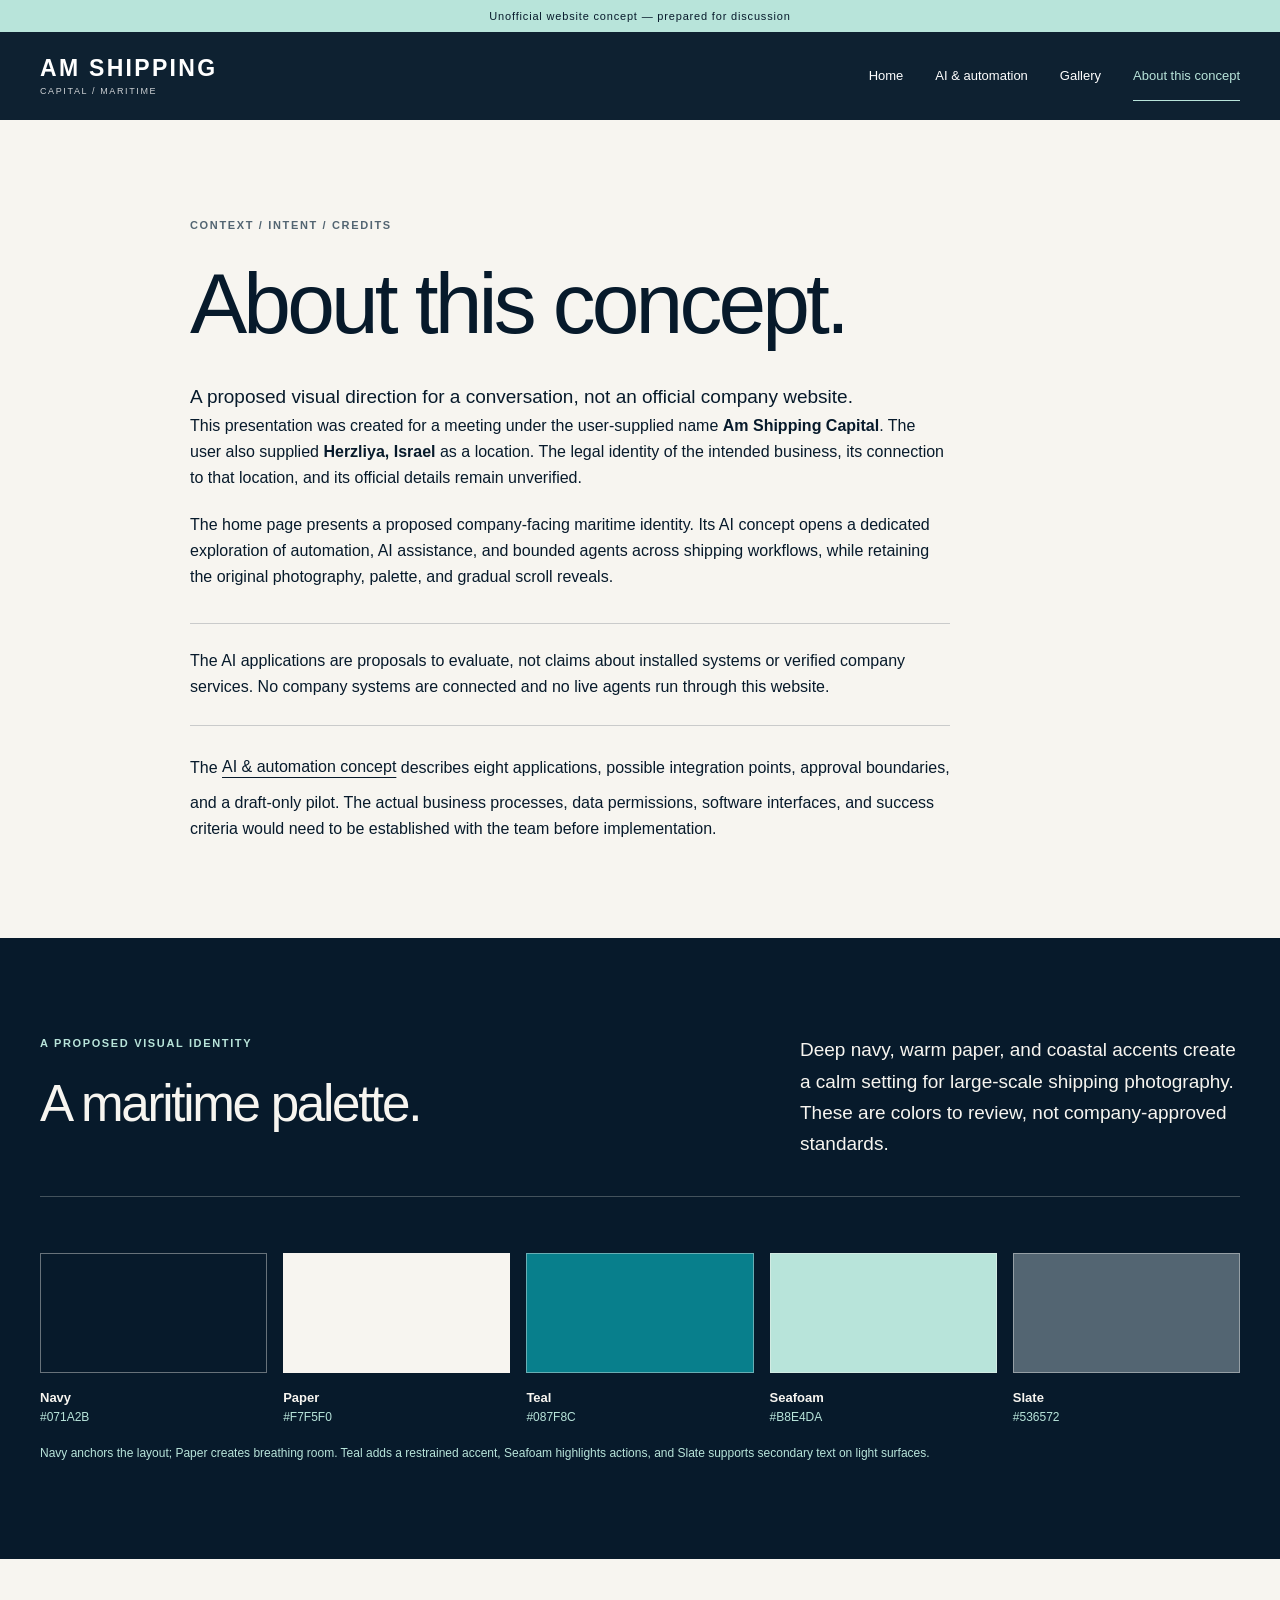
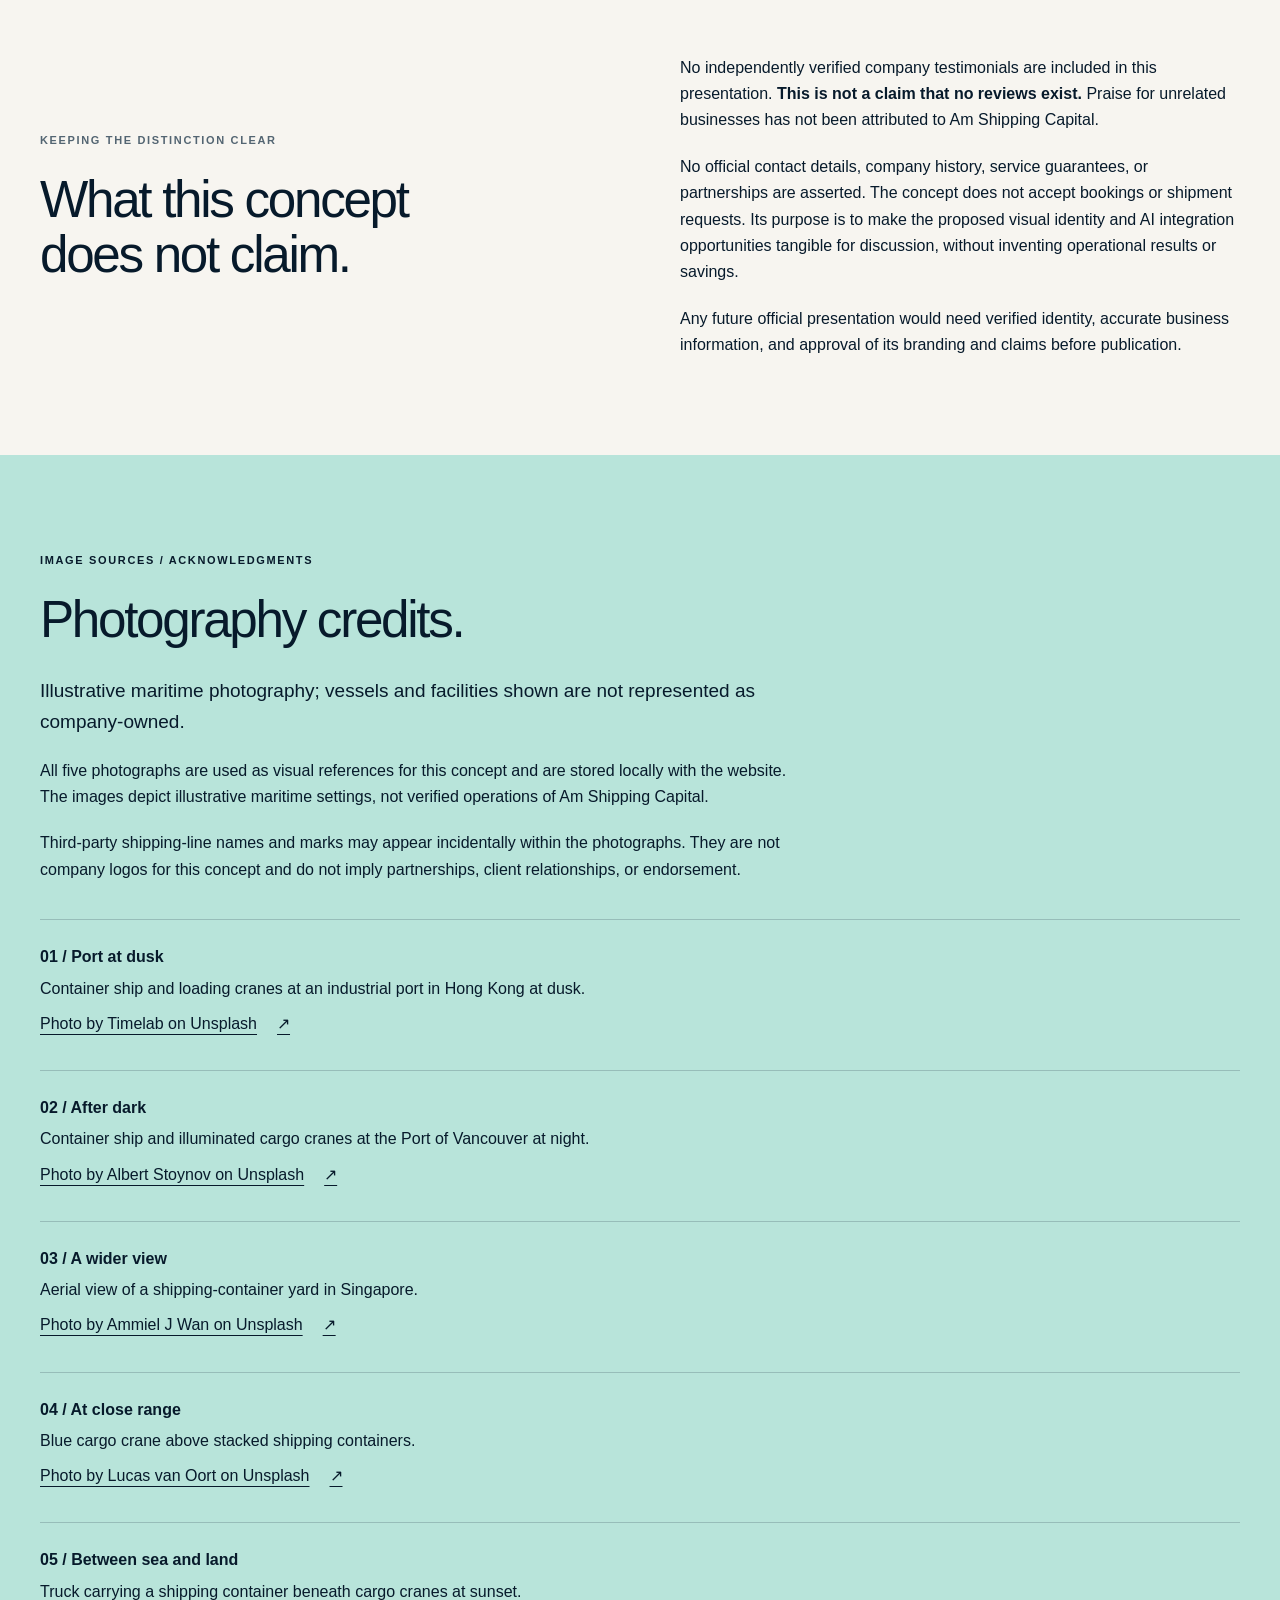
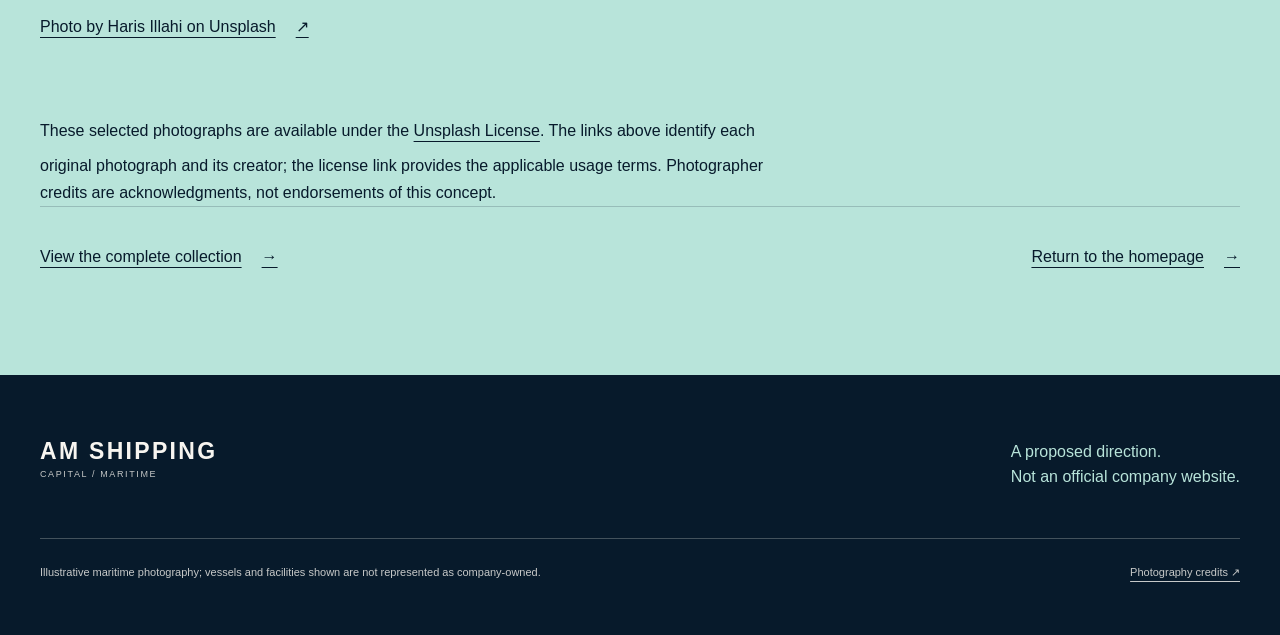
==== about.html @ 8f2f50d5 "Publish Am Shipping Capital AI concept website" ====
<!doctype html>
<html lang="en">
<head>
  <meta charset="utf-8">
  <meta name="viewport" content="width=device-width, initial-scale=1">
  <meta name="robots" content="noindex,nofollow">
  <meta name="description" content="The context, proposed AI integration approach, palette, and photography credits behind this unofficial Am Shipping Capital website concept.">
  <title>About this concept — Am Shipping Capital concept</title>
  <link rel="icon" href="data:,">
  <link rel="stylesheet" href="assets/css/site.css">
  <script src="assets/js/site.js" defer></script>
</head>
<body>
  <a class="skip-link" href="#main">Skip to content</a>
  <div class="concept-strip">Unofficial website concept — prepared for discussion</div>
  <header class="site-header">
    <div class="header-inner">
      <a class="wordmark" href="index.html" aria-label="Am Shipping Capital home"><span class="wordmark-main">AM SHIPPING</span><span class="wordmark-sub">CAPITAL / MARITIME</span></a>
      <button class="nav-toggle" type="button" data-nav-toggle aria-controls="site-nav" aria-expanded="false" hidden>Menu <span aria-hidden="true">+</span></button>
      <nav id="site-nav" aria-label="Main navigation">
        <a href="index.html">Home</a>
        <a href="ai.html">AI &amp; automation</a>
        <a href="gallery.html">Gallery</a>
        <a href="about.html" aria-current="page">About this concept</a>
      </nav>
    </div>
  </header>
  <main id="main">
    <section class="section">
      <div class="container about-intro">
        <p class="eyebrow">Context / intent / credits</p>
        <h1>About this concept.</h1>
        <p class="lede">A proposed visual direction for a conversation, not an official company website.</p>
        <div class="prose" data-reveal>
          <p>This presentation was created for a meeting under the user-supplied name <strong>Am Shipping Capital</strong>. The user also supplied <strong>Herzliya, Israel</strong> as a location. The legal identity of the intended business, its connection to that location, and its official details remain unverified.</p>
          <p>The home page presents a proposed company-facing maritime identity. Its AI concept opens a dedicated exploration of automation, AI assistance, and bounded agents across shipping workflows, while retaining the original photography, palette, and gradual scroll reveals.</p>
          <p class="notice">The AI applications are proposals to evaluate, not claims about installed systems or verified company services. No company systems are connected and no live agents run through this website.</p>
          <p>The <a class="text-link" href="ai.html">AI &amp; automation concept</a> describes eight applications, possible integration points, approval boundaries, and a draft-only pilot. The actual business processes, data permissions, software interfaces, and success criteria would need to be established with the team before implementation.</p>
        </div>
      </div>
    </section>
    <section class="section section--dark" aria-labelledby="direction-heading">
      <div class="container">
        <div class="intro-row" data-reveal>
          <div>
            <p class="eyebrow">A proposed visual identity</p>
            <h2 id="direction-heading">A maritime palette.</h2>
          </div>
          <p class="lede">Deep navy, warm paper, and coastal accents create a calm setting for large-scale shipping photography. These are colors to review, not company-approved standards.</p>
        </div>
        <div class="palette" data-reveal>
          <div class="swatch">
            <div class="swatch-color" style="background-color: #071A2B;" aria-hidden="true"></div>
            <div class="swatch-label"><strong>Navy</strong><span>#071A2B</span></div>
          </div>
          <div class="swatch">
            <div class="swatch-color" style="background-color: #F7F5F0;" aria-hidden="true"></div>
            <div class="swatch-label"><strong>Paper</strong><span>#F7F5F0</span></div>
          </div>
          <div class="swatch">
            <div class="swatch-color" style="background-color: #087F8C;" aria-hidden="true"></div>
            <div class="swatch-label"><strong>Teal</strong><span>#087F8C</span></div>
          </div>
          <div class="swatch">
            <div class="swatch-color" style="background-color: #B8E4DA;" aria-hidden="true"></div>
            <div class="swatch-label"><strong>Seafoam</strong><span>#B8E4DA</span></div>
          </div>
          <div class="swatch">
            <div class="swatch-color" style="background-color: #536572;" aria-hidden="true"></div>
            <div class="swatch-label"><strong>Slate</strong><span>#536572</span></div>
          </div>
        </div>
        <p class="photo-caption">Navy anchors the layout; Paper creates breathing room. Teal adds a restrained accent, Seafoam highlights actions, and Slate supports secondary text on light surfaces.</p>
      </div>
    </section>
    <section class="section" aria-labelledby="evidence-heading">
      <div class="container split">
        <div data-reveal>
          <p class="eyebrow">Keeping the distinction clear</p>
          <h2 id="evidence-heading">What this concept does not claim.</h2>
        </div>
        <div class="prose" data-reveal>
          <p>No independently verified company testimonials are included in this presentation. <strong>This is not a claim that no reviews exist.</strong> Praise for unrelated businesses has not been attributed to Am Shipping Capital.</p>
          <p>No official contact details, company history, service guarantees, or partnerships are asserted. The concept does not accept bookings or shipment requests. Its purpose is to make the proposed visual identity and AI integration opportunities tangible for discussion, without inventing operational results or savings.</p>
          <p>Any future official presentation would need verified identity, accurate business information, and approval of its branding and claims before publication.</p>
        </div>
      </div>
    </section>
    <section class="section section--seafoam" id="photography" aria-labelledby="photography-heading">
      <div class="container">
        <div class="prose" data-reveal>
          <p class="eyebrow">Image sources / acknowledgments</p>
          <h2 id="photography-heading">Photography credits.</h2>
          <p class="lede">Illustrative maritime photography; vessels and facilities shown are not represented as company-owned.</p>
          <p>All five photographs are used as visual references for this concept and are stored locally with the website. The images depict illustrative maritime settings, not verified operations of Am Shipping Capital.</p>
          <p>Third-party shipping-line names and marks may appear incidentally within the photographs. They are not company logos for this concept and do not imply partnerships, client relationships, or endorsement.</p>
        </div>
        <ul class="credits" aria-label="Photograph attributions">
          <li data-reveal>
            <div><strong>01 / Port at dusk</strong><p>Container ship and loading cranes at an industrial port in Hong Kong at dusk.</p></div>
            <a class="text-link" href="https://unsplash.com/photos/container-ship-at-industrial-port-yx20mpDyr2I">Photo by Timelab on Unsplash <span aria-hidden="true">↗</span></a>
          </li>
          <li data-reveal>
            <div><strong>02 / After dark</strong><p>Container ship and illuminated cargo cranes at the Port of Vancouver at night.</p></div>
            <a class="text-link" href="https://unsplash.com/photos/container-ship-and-cranes-at-a-busy-shipping-port-oL3wEM0JEwQ">Photo by Albert Stoynov on Unsplash <span aria-hidden="true">↗</span></a>
          </li>
          <li data-reveal>
            <div><strong>03 / A wider view</strong><p>Aerial view of a shipping-container yard in Singapore.</p></div>
            <a class="text-link" href="https://unsplash.com/photos/aerial-photo-of-shipping-container-lot-qX2ENCIxquA">Photo by Ammiel J Wan on Unsplash <span aria-hidden="true">↗</span></a>
          </li>
          <li data-reveal>
            <div><strong>04 / At close range</strong><p>Blue cargo crane above stacked shipping containers.</p></div>
            <a class="text-link" href="https://unsplash.com/photos/blue-and-red-cargo-containers-fBZOVyF-96w">Photo by Lucas van Oort on Unsplash <span aria-hidden="true">↗</span></a>
          </li>
          <li data-reveal>
            <div><strong>05 / Between sea and land</strong><p>Truck carrying a shipping container beneath cargo cranes at sunset.</p></div>
            <a class="text-link" href="https://unsplash.com/photos/shipping-containers-stacked-at-a-busy-port-at-sunset-fT4SwA83jH4">Photo by Haris Illahi on Unsplash <span aria-hidden="true">↗</span></a>
          </li>
        </ul>
        <div class="prose" data-reveal>
          <p>These selected photographs are available under the <a class="text-link" href="https://unsplash.com/license">Unsplash License</a>. The links above identify each original photograph and its creator; the license link provides the applicable usage terms. Photographer credits are acknowledgments, not endorsements of this concept.</p>
        </div>
        <div class="end-links" data-reveal>
          <a class="text-link" href="gallery.html">View the complete collection <span aria-hidden="true">→</span></a>
          <a class="text-link" href="index.html">Return to the homepage <span aria-hidden="true">→</span></a>
        </div>
      </div>
    </section>
  </main>
  <footer class="site-footer">
    <div class="container footer-top"><a class="wordmark" href="index.html"><span class="wordmark-main">AM SHIPPING</span><span class="wordmark-sub">CAPITAL / MARITIME</span></a><p>A proposed direction.<br>Not an official company website.</p></div>
    <div class="container footer-bottom"><p>Illustrative maritime photography; vessels and facilities shown are not represented as company-owned.</p><a href="about.html#photography">Photography credits <span aria-hidden="true">↗</span></a></div>
  </footer>
</body>
</html>
---- assets/css/site.css ----
:root {
  --navy: #071A2B; --paper: #F7F5F0; --teal: #087F8C; --seafoam: #B8E4DA; --slate: #536572;
  --rule: rgba(7,26,43,.19); --content: 1200px;
  font-family: -apple-system, BlinkMacSystemFont, "Segoe UI", sans-serif;
  color: var(--navy); background: var(--paper); font-synthesis: none;
}
* { box-sizing: border-box; }
html { scroll-behavior: smooth; scroll-padding-top: 110px; }
body { margin: 0; font-size: 16px; line-height: 1.65; }
a { color: inherit; text-underline-offset: 5px; }
button { font: inherit; }
a, button { -webkit-tap-highlight-color: transparent; }
:focus-visible { outline: 3px solid var(--teal); outline-offset: 6px; }
.site-header :focus-visible, .section--dark :focus-visible, .hero :focus-visible, .photo-band :focus-visible, .site-footer :focus-visible { outline-color: var(--seafoam); }
img { display: block; max-width: 100%; height: auto; }
figure { margin: 0; }
h1, h2, h3, p { margin: 0; }
h1, h2, h3 { line-height: 1.06; font-weight: 500; letter-spacing: -.045em; text-wrap: balance; }
h1 { font-size: clamp(3.5rem, 6.7vw, 6rem); }
h2, .section-heading { font-size: clamp(2.5rem, 4vw, 3.5rem); }
h3 { font-size: clamp(1.6rem, 2.5vw, 2.2rem); }
p + p { margin-top: 20px; }
.container { width: min(calc(100% - 48px), var(--content)); margin-inline: auto; }
.skip-link { position: fixed; top: 12px; left: 12px; padding: 12px 20px; background: var(--seafoam); color: var(--navy); z-index: 100; transform: translateY(-160%); }
.skip-link:focus { transform: none; }
.concept-strip { padding: 7px 20px; text-align: center; background: var(--seafoam); color: var(--navy); font-size: 11px; letter-spacing: .075em; }
.site-header { position: sticky; top: 0; z-index: 50; background: rgba(7,26,43,.97); color: white; }
.header-inner { width: min(calc(100% - 48px), var(--content)); margin: auto; min-height: 88px; display: flex; align-items: center; justify-content: space-between; gap: 32px; }
.wordmark { display: inline-flex; flex-direction: column; text-decoration: none; line-height: 1.1; gap: 6px; flex-shrink: 0; }
.wordmark-main { font-size: 23px; letter-spacing: .1em; font-weight: 650; }
.wordmark-sub { font-size: 9px; letter-spacing: .18em; opacity: .8; }
#site-nav { display: flex; gap: 32px; align-items: center; }
#site-nav a { font-size: 13px; text-decoration: none; padding: 14px 0; border-bottom: 1px solid transparent; }
#site-nav a:hover, #site-nav a[aria-current] { color: var(--seafoam); border-color: var(--seafoam); }
.nav-toggle { color: white; border: 1px solid rgba(255,255,255,.45); background: transparent; min-height: 44px; padding: 8px 14px; gap: 18px; align-items: center; }
.nav-toggle[hidden] { display: none; }
.section { padding: 96px 0; }
.section--dark { background: var(--navy); color: var(--paper); --rule: rgba(247,245,240,.25); }
.section--dark .eyebrow, .section--dark .section-index { color: var(--seafoam); }
.section--seafoam { background: var(--seafoam); }
.section--seafoam .eyebrow, .section--seafoam .section-index, .section--seafoam .checklist li::before, .section--seafoam .muted { color: var(--navy); }
.split { display: grid; grid-template-columns: 1fr 1fr; gap: 80px; align-items: center; }
.split--reverse > :first-child { order: 2; }
.eyebrow, .section-index { display: block; color: var(--slate); font-size: 11px; text-transform: uppercase; letter-spacing: .15em; font-weight: 650; margin-bottom: 24px; }
.section-index { font-variant-numeric: tabular-nums; }
.lede { font-size: 19px; line-height: 1.65; }
h2 + p, h3 + p { margin-top: 26px; }
.muted { color: var(--slate); }
.actions { display: flex; flex-wrap: wrap; gap: 14px; align-items: center; margin-top: 32px; }
.button { display: inline-flex; min-height: 50px; align-items: center; justify-content: center; gap: 24px; padding: 13px 24px; background: var(--seafoam); border: 1px solid var(--seafoam); color: var(--navy); text-decoration: none; font-size: 13px; font-weight: 600; transition: background .2s, color .2s; }
.button:hover { background: var(--paper); color: var(--navy); }
.button--outline { background: transparent; color: inherit; border-color: currentColor; }
.button--outline:hover { background: var(--paper); color: var(--navy); }
.text-link { display: inline-flex; min-height: 44px; align-items: center; gap: 20px; }
.photo-panel { position: relative; overflow: hidden; }
.photo-caption { font-size: 12px; line-height: 1.55; margin-top: 16px; color: var(--slate); }
.section--dark .photo-caption, .section--dark .swatch-label span, .section--dark .muted { color: var(--seafoam); }
.section--dark .swatch-color { border-color: rgba(247,245,240,.4); }
.image-frame { aspect-ratio: 4 / 5; width: 100%; object-fit: cover; }
.image-frame--wide { aspect-ratio: 4 / 3; }
.hero { position: relative; height: min(82vh, 900px); min-height: 600px; background: var(--navy); color: white; isolation: isolate; }
.hero > img, .photo-band > img { position: absolute; width: 100%; height: 100%; object-fit: cover; z-index: -2; }
.hero::after, .photo-band::after { content: ""; position: absolute; inset: 0; background: linear-gradient(90deg, rgba(2,14,25,.74), rgba(2,14,25,.17)), linear-gradient(0deg, rgba(2,14,25,.55), transparent 65%); z-index: -1; }
.hero--inner { height: 65vh; min-height: 520px; max-height: 740px; }
.hero-content { height: 100%; display: flex; flex-direction: column; justify-content: flex-end; align-items: flex-start; padding-block: 64px; }
.hero-content .eyebrow, .photo-band .eyebrow { color: var(--seafoam); }
.hero-content h1 { max-width: 920px; }
.hero-deck { max-width: 490px; margin-top: 24px; font-size: 18px; line-height: 1.65; color: rgba(255,255,255,.9); }
.hero-meta { margin-top: 40px; border-top: 1px solid rgba(255,255,255,.35); padding-top: 18px; font-size: 11px; letter-spacing: .08em; width: 100%; display: flex; justify-content: space-between; gap: 20px; }
.photo-band { height: 680px; position: relative; isolation: isolate; color: white; background: var(--navy); }
.photo-band-content { height: 100%; display: flex; flex-direction: column; align-items: flex-start; justify-content: flex-end; padding-block: 72px; }
.photo-band h2 { max-width: 760px; font-size: clamp(3rem, 5.5vw, 5rem); }
.photo-band p { max-width: 490px; }
.intro-row { display: flex; gap: 64px; justify-content: space-between; padding-bottom: 36px; border-bottom: 1px solid var(--rule); margin-bottom: 56px; align-items: flex-start; }
.intro-row p { max-width: 440px; }
.checklist { list-style: none; counter-reset: shipment; padding: 0; margin: 28px 0 0; }
.checklist li { counter-increment: shipment; border-top: 1px solid var(--rule); padding: 14px 0 14px 40px; position: relative; }
.checklist li::before { content: "0" counter(shipment); position: absolute; left: 0; top: 16px; font-size: 11px; color: var(--slate); }
.checklist strong { display: block; font-weight: 600; }
.gallery-intro { max-width: 760px; }
.gallery-intro h1 + p { margin-top: 28px; }
.gallery-grid { display: grid; grid-template-columns: 1fr 1fr; align-items: start; gap: 64px 48px; margin-top: 64px; }
.gallery-item:nth-child(even) { margin-top: 100px; }
.gallery-item img { width: 100%; height: auto; }
.gallery-caption { border-top: 1px solid var(--rule); margin-top: 20px; padding-top: 18px; display: grid; gap: 8px; font-size: 13px; color: var(--slate); }
.gallery-caption strong { font-size: 18px; color: var(--navy); font-weight: 500; }
.about-intro { max-width: 900px; }
.about-intro h1 + p { margin-top: 32px; }
.prose { max-width: 760px; }
.prose h2 { margin-bottom: 28px; }
.prose h3 { margin: 36px 0 20px; }
.palette { display: grid; grid-template-columns: repeat(5,1fr); gap: 16px; margin-top: 40px; }
.swatch-color { height: 120px; border: 1px solid rgba(7,26,43,.15); }
.swatch-label { display: block; padding-top: 14px; font-size: 13px; }
.swatch-label span { display: block; color: var(--slate); font-size: 12px; }
.credits { list-style: none; padding: 0; margin: 36px 0; }
.credits li { border-top: 1px solid var(--rule); padding: 24px 0; }
.credits li strong { display: block; margin-bottom: 5px; }
.notice { border-block: 1px solid var(--rule); padding: 24px 0; margin-top: 32px; }
.end-links { display: flex; justify-content: space-between; align-items: center; gap: 24px; border-top: 1px solid var(--rule); padding-top: 28px; }
.site-footer { background: var(--navy); color: var(--paper); padding: 64px 0 28px; }
.footer-top { display: flex; align-items: start; justify-content: space-between; gap: 40px; padding-bottom: 48px; }
.footer-top p { font-size: 16px; line-height: 1.6; color: var(--seafoam); }
.footer-bottom { border-top: 1px solid rgba(247,245,240,.25); padding-top: 24px; display: flex; align-items: start; justify-content: space-between; gap: 40px; font-size: 11px; color: rgba(247,245,240,.8); }
.footer-bottom p { max-width: 620px; }
.footer-bottom a { flex-shrink: 0; min-height: 44px; }
[data-reveal] { transition: opacity 650ms ease, transform 650ms cubic-bezier(.2,.7,.2,1); }
[data-reveal].is-pending { opacity: 0; transform: translateY(24px); }
[data-reveal].is-visible { opacity: 1; transform: none; }
[id] { scroll-margin-top: 110px; }
.section--dark .checklist li::before { color: var(--seafoam); }
.application-nav { display: grid; grid-template-columns: 1fr 1fr; column-gap: 48px; }
.application-nav a { display: flex; align-items: center; justify-content: space-between; gap: 20px; min-height: 60px; padding: 14px 0; border-bottom: 1px solid var(--rule); text-decoration: none; font-size: 14px; }
.application-nav a:hover { text-decoration: underline; }
.application { border-top: 1px solid var(--rule); padding-top: 28px; margin-top: 32px; }
.application .section-index { margin-bottom: 16px; }
.application h3 + p { margin-top: 20px; }
.application details { margin-top: 18px; }
.application summary { cursor: pointer; min-height: 44px; padding: 10px 0; font-size: 13px; font-weight: 600; text-underline-offset: 4px; }
.application summary:hover { text-decoration: underline; }
.application details[open] summary { margin-bottom: 12px; }
.application details p { font-size: 14px; line-height: 1.7; }
.application-pair, .integration-layout { align-items: start; }
.application-pair .application { margin-top: 0; }
@media (max-width: 759px) { .application-nav { grid-template-columns: 1fr; } }
@media (min-width: 760px) { .nav-toggle { display: none; } }
@media (max-width: 1000px) and (min-width: 760px) { .split { gap: 40px; } #site-nav { gap: 20px; } .wordmark-main { font-size: 20px; } }
@media (max-width: 759px) {
  .container, .header-inner { width: calc(100% - 40px); }
  .concept-strip { font-size: 9px; letter-spacing: .03em; }
  .header-inner { min-height: 78px; flex-wrap: wrap; gap: 0 20px; padding-block: 17px; }
  .wordmark-main { font-size: 19px; } .wordmark-sub { font-size: 8px; }
  .nav-toggle:not([hidden]) { display: inline-flex; }
  #site-nav { width: 100%; flex-direction: column; align-items: stretch; gap: 0; padding-top: 16px; }
  #site-nav a { min-height: 48px; padding: 12px 0; }
  .nav-enhanced #site-nav:not(.is-open) { display: none; }
  .section { padding: 60px 0; }
  .split { grid-template-columns: 1fr; gap: 36px; }
  .split--reverse > :first-child { order: initial; }
  h1 { font-size: clamp(2.9rem, 11.5vw, 4.5rem); }
  h2 { font-size: clamp(2.4rem, 9vw, 3.2rem); }
  .lede { font-size: 17px; }
  .eyebrow, .section-index { font-size: 10px; margin-bottom: 20px; }
  .hero { height: 60vh; min-height: 520px; }
  .hero--inner { min-height: 420px; }
  .hero-content { padding-block: 36px; }
  .hero-deck { font-size: 16px; margin-top: 20px; }
  .hero .actions { gap: 12px; margin-top: 24px; }
  .button { padding: 12px 17px; font-size: 12px; gap: 14px; }
  .hero-meta { margin-top: 28px; font-size: 9px; }
  .photo-band { height: 540px; }
  .photo-band-content { padding-block: 44px; }
  .photo-band h2 { font-size: 3rem; }
  .image-frame { aspect-ratio: 4 / 3; }
  .intro-row { display: grid; gap: 24px; margin-bottom: 36px; }
  .gallery-grid { grid-template-columns: 1fr; gap: 44px; margin-top: 40px; }
  .gallery-item:nth-child(even) { margin-top: 0; }
  .palette { grid-template-columns: repeat(2,1fr); gap: 20px; }
  .swatch-color { height: 90px; }
  .footer-top, .footer-bottom { flex-direction: column; gap: 24px; }
  .site-footer { padding-top: 48px; }
  .footer-top { padding-bottom: 32px; }
  .end-links { align-items: flex-start; flex-direction: column; gap: 12px; }
}
@media (prefers-reduced-motion: reduce) {
  html { scroll-behavior: auto; }
  [data-reveal], [data-reveal].is-pending, [data-reveal].is-visible { opacity: 1; transform: none; transition: none; transition-delay: 0ms !important; }
  .button { transition: none; }
}
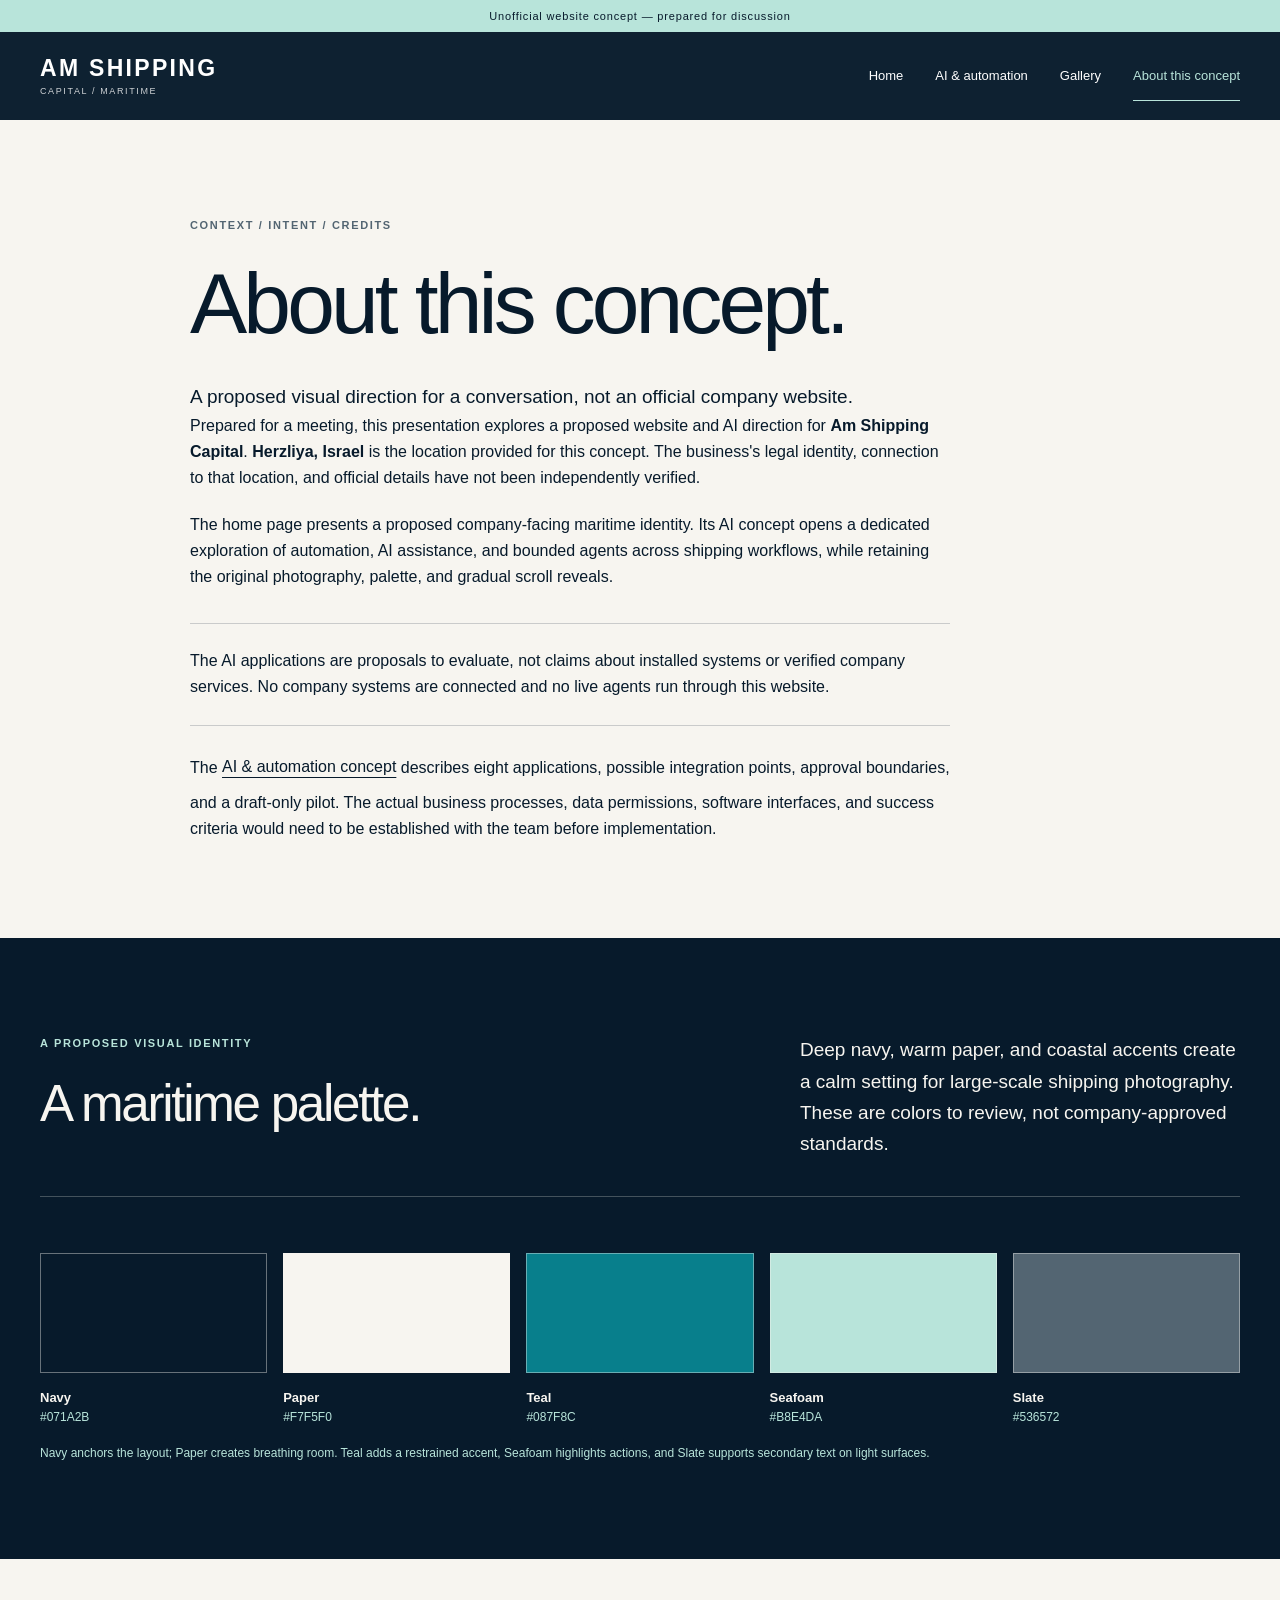
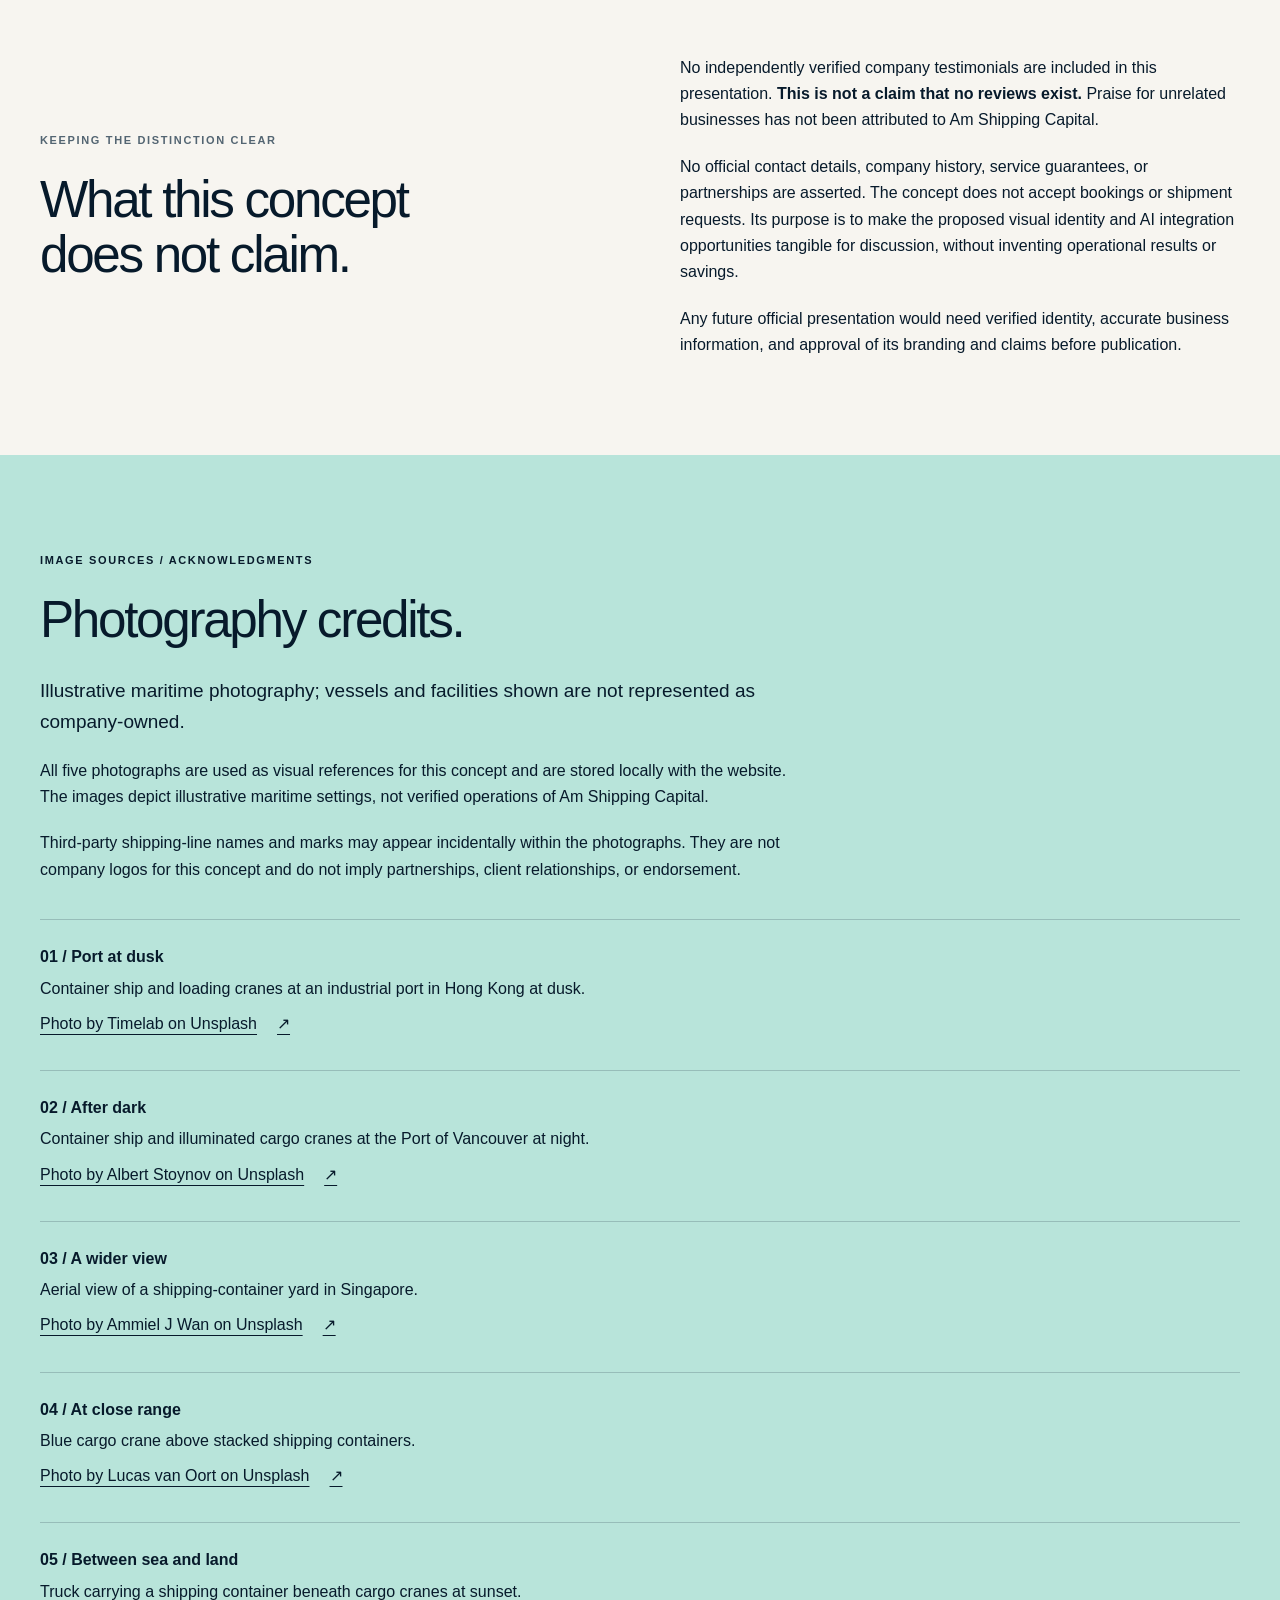
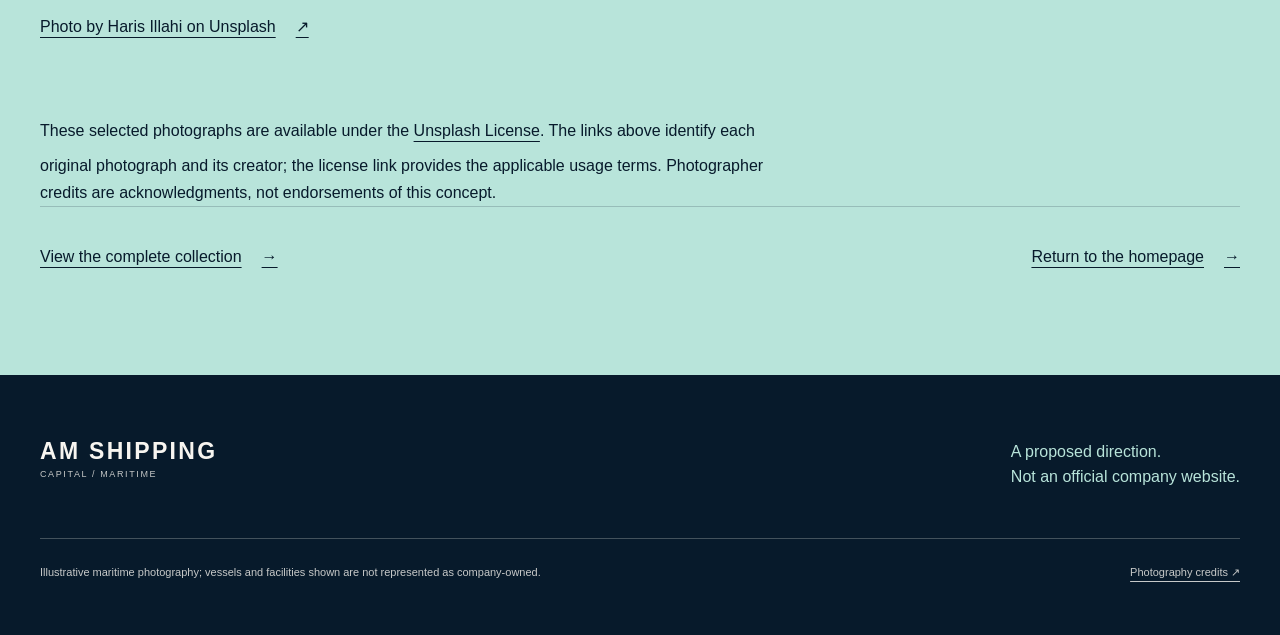
==== commit ac839d07: "Clarify public-facing concept background" ====
--- a/about.html
+++ b/about.html
@@ -32,7 +32,7 @@
         <h1>About this concept.</h1>
         <p class="lede">A proposed visual direction for a conversation, not an official company website.</p>
         <div class="prose" data-reveal>
-          <p>This presentation was created for a meeting under the user-supplied name <strong>Am Shipping Capital</strong>. The user also supplied <strong>Herzliya, Israel</strong> as a location. The legal identity of the intended business, its connection to that location, and its official details remain unverified.</p>
+          <p>Prepared for a meeting, this presentation explores a proposed website and AI direction for <strong>Am Shipping Capital</strong>. <strong>Herzliya, Israel</strong> is the location provided for this concept. The business's legal identity, connection to that location, and official details have not been independently verified.</p>
           <p>The home page presents a proposed company-facing maritime identity. Its AI concept opens a dedicated exploration of automation, AI assistance, and bounded agents across shipping workflows, while retaining the original photography, palette, and gradual scroll reveals.</p>
           <p class="notice">The AI applications are proposals to evaluate, not claims about installed systems or verified company services. No company systems are connected and no live agents run through this website.</p>
           <p>The <a class="text-link" href="ai.html">AI &amp; automation concept</a> describes eight applications, possible integration points, approval boundaries, and a draft-only pilot. The actual business processes, data permissions, software interfaces, and success criteria would need to be established with the team before implementation.</p>
